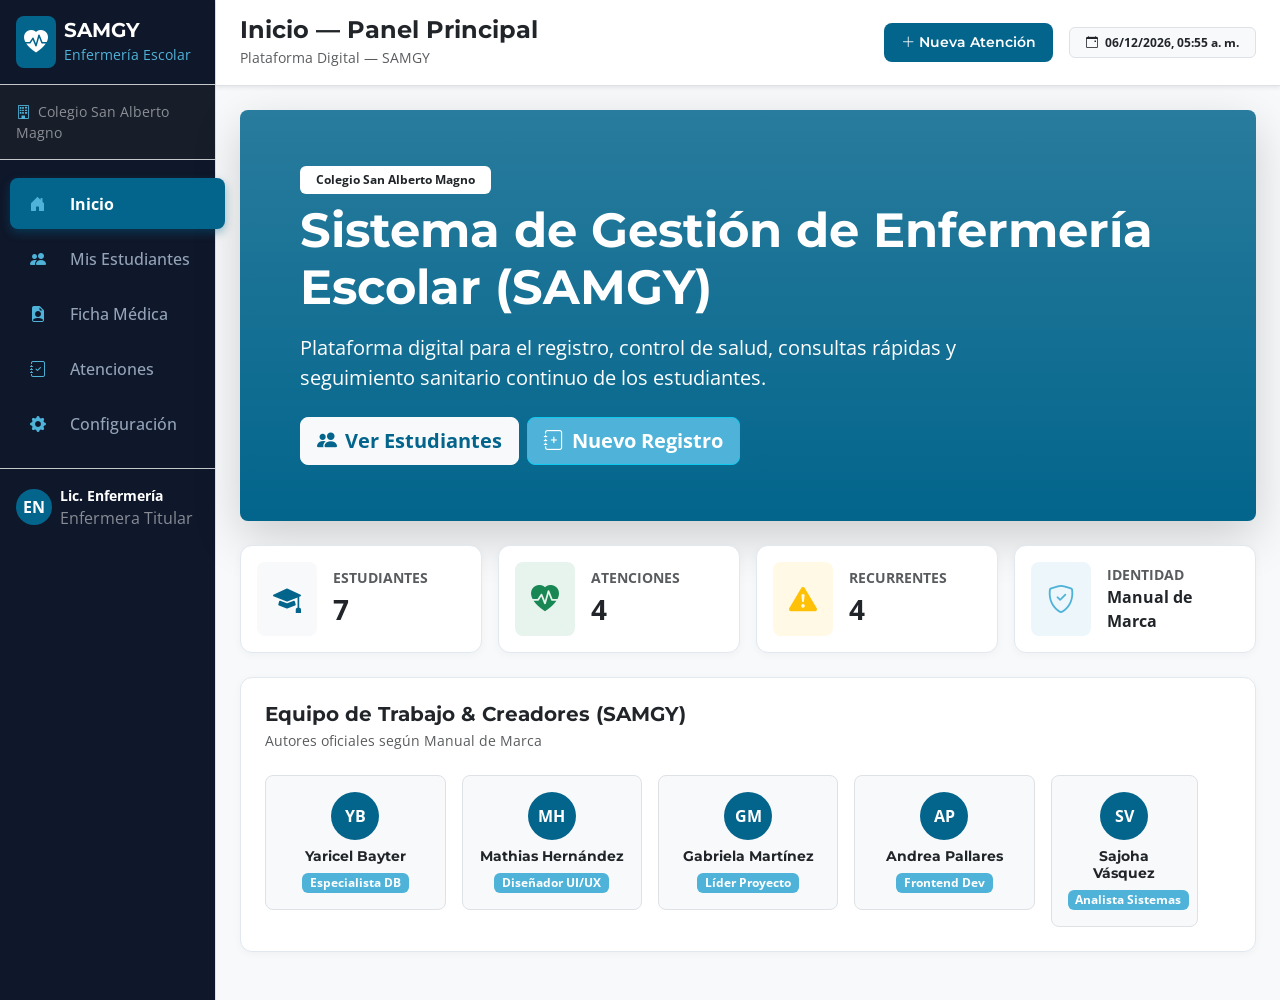
==== index.html @ b01558e6 "v1" ====
<!DOCTYPE html>
<html lang="es">
<head>
    <meta charset="UTF-8">
    <meta name="viewport" content="width=device-width, initial-scale=1.0">
    <title>SAMGY - Sistema de Enfermería Escolar (Bootstrap UI)</title>
    <!-- Bootstrap 5 CSS CDN -->
    <link href="https://cdn.jsdelivr.net/npm/bootstrap@5.3.2/dist/css/bootstrap.min.css" rel="stylesheet">
    <!-- Bootstrap Icons -->
    <link rel="stylesheet" href="https://cdn.jsdelivr.net/npm/bootstrap-icons@1.11.1/font/bootstrap-icons.css">
    <!-- Custom CSS -->
    <link rel="stylesheet" href="css/styles.css">
</head>
<body>

    <div class="d-flex" id="wrapper">
        <!-- SIDEBAR BOOTSTRAP -->
        <div id="sidebar-wrapper" class="border-end">
            <div class="sidebar-heading p-3 border-bottom border-secondary-subtle d-flex align-items-center justify-content-between">
                <div class="d-flex align-items-center gap-2">
                    <div class="rounded-3 bg-samgy-primary text-white p-2 fs-4 fw-bold">
                        <i class="bi bi-heart-pulse-fill"></i>
                    </div>
                    <div>
                        <h5 class="fw-bold text-white mb-0 font-title">SAMGY</h5>
                        <span class="text-samgy-info small">Enfermería Escolar</span>
                    </div>
                </div>
            </div>

            <div class="p-3 bg-dark bg-opacity-50 text-white-50 small border-bottom border-secondary-subtle">
                <i class="bi bi-building me-1 text-samgy-info"></i> Colegio San Alberto Magno
            </div>

            <div class="list-group list-group-flush my-3">
                <button onclick="loadSection('inicio')" id="nav-inicio" class="list-group-item list-group-item-action d-flex align-items-center">
                    <i class="bi bi-house-door-fill me-3 text-samgy-info"></i>Inicio
                </button>
                <button onclick="loadSection('estudiantes')" id="nav-estudiantes" class="list-group-item list-group-item-action d-flex align-items-center">
                    <i class="bi bi-people-fill me-3 text-samgy-info"></i>Mis Estudiantes
                </button>
                <button onclick="loadSection('ficha')" id="nav-ficha" class="list-group-item list-group-item-action d-flex align-items-center">
                    <i class="bi bi-file-earmark-person-fill me-3 text-samgy-info"></i>Ficha Médica
                </button>
                <button onclick="loadSection('atenciones')" id="nav-atenciones" class="list-group-item list-group-item-action d-flex align-items-center">
                    <i class="bi bi-journal-check me-3 text-samgy-info"></i>Atenciones
                </button>
                <button onclick="loadSection('configuracion')" id="nav-configuracion" class="list-group-item list-group-item-action d-flex align-items-center">
                    <i class="bi bi-gear-fill me-3 text-samgy-info"></i>Configuración
                </button>
            </div>

            <div class="mt-auto p-3 border-top border-secondary-subtle">
                <div class="d-flex align-items-center gap-2">
                    <div class="avatar-initials" style="width:36px; height:36px;">EN</div>
                    <div class="text-truncate">
                        <div class="fw-bold text-white small" id="sidebar-user-name">Lic. Enfermería</div>
                        <div class="text-white-50 extra-small">Enfermera Titular</div>
                    </div>
                </div>
            </div>
        </div>

        <!-- CONTENIDO PRINCIPAL -->
        <div id="page-content-wrapper" class="w-100 d-flex flex-column min-vh-100">
            <!-- Header Top Bar -->
            <nav class="navbar navbar-expand-lg navbar-light bg-white border-bottom px-4 py-3 shadow-sm">
                <div class="container-fluid p-0">
                    <div>
                        <h4 class="fw-bold font-title text-dark mb-0" id="page-title">Inicio</h4>
                        <span class="text-muted small">Plataforma Digital — SAMGY</span>
                    </div>

                    <div class="d-flex align-items-center gap-3">
                        <button onclick="loadSection('atenciones')" class="btn btn-samgy btn-sm px-3 py-2">
                            <i class="bi bi-plus-lg me-1"></i>Nueva Atención
                        </button>
                        <span id="current-date-badge" class="badge bg-light text-dark border px-3 py-2"></span>
                    </div>
                </div>
            </nav>

            <!-- DYNAMIC CONTAINER -->
            <main id="main-dynamic-container" class="flex-grow-1 p-4 bg-light">
                <!-- Secciones dynamic -->
            </main>
        </div>
    </div>

    <!-- Bootstrap 5 JS Bundle CDN -->
    <script src="https://cdn.jsdelivr.net/npm/bootstrap@5.3.2/dist/js/bootstrap.bundle.min.js"></script>
    <!-- App Scripts -->
    <script src="js/data.js"></script>
    <script src="js/app.js"></script>
</body>
</html>
---- css/styles.css ----
/* Manual de Marca SAMGY - Personalización con Bootstrap 5 */
@import url('https://fonts.googleapis.com/css2?family=Montserrat:wght@500;600;700;800&family=Open+Sans:wght@300;400;600&display=swap');

:root {
    --bs-primary: #03658C;
    --bs-primary-rgb: 3, 101, 140;
    --bs-info: #4FB3D9;
    --bs-info-rgb: 79, 179, 217;
    --samgy-bg: #D9E2E8;
    --samgy-white: #FFFFFF;
}

body {
    font-family: 'Open Sans', sans-serif;
    background-color: #f3f6f8;
    color: #2c3e50;
}

h1, h2, h3, h4, h5, h6, .font-title {
    font-family: 'Montserrat', sans-serif;
}

/* Custom Bootstrap Override Colors */
.bg-samgy-primary {
    background-color: #03658C !important;
}

.text-samgy-primary {
    color: #03658C !important;
}

.bg-samgy-info {
    background-color: #4FB3D9 !important;
}

.text-samgy-info {
    color: #4FB3D9 !important;
}

.bg-samgy-soft {
    background-color: #D9E2E8 !important;
}

.btn-samgy {
    background-color: #03658C;
    color: #ffffff;
    border-radius: 8px;
    font-weight: 600;
    font-family: 'Montserrat', sans-serif;
    transition: all 0.2s ease-in-out;
}

.btn-samgy:hover {
    background-color: #024b68;
    color: #ffffff;
    box-shadow: 0 4px 12px rgba(3, 101, 140, 0.3);
}

.btn-samgy-outline {
    border: 2px solid #03658C;
    color: #03658C;
    font-weight: 600;
    font-family: 'Montserrat', sans-serif;
}

.btn-samgy-outline:hover {
    background-color: #03658C;
    color: #ffffff;
}

/* Sidebar Custom Styling */
#sidebar-wrapper {
    min-height: 100vh;
    width: 260px;
    background-color: #0f172a;
    transition: margin 0.25s ease-out;
}

#sidebar-wrapper .list-group-item {
    background-color: transparent;
    color: #94a3b8;
    border: none;
    padding: 0.85rem 1.25rem;
    font-weight: 500;
    border-radius: 8px;
    margin: 2px 10px;
}

#sidebar-wrapper .list-group-item:hover {
    background-color: rgba(255, 255, 255, 0.08);
    color: #ffffff;
}

#sidebar-wrapper .list-group-item.active-nav {
    background-color: #03658C;
    color: #ffffff;
    font-weight: 700;
    box-shadow: 0 4px 10px rgba(3, 101, 140, 0.4);
}

#sidebar-wrapper .list-group-item i {
    width: 24px;
}

.card-samgy {
    border: 1px solid #e2e8f0;
    border-radius: 12px;
    box-shadow: 0 2px 8px rgba(0,0,0,0.04);
}

.avatar-initials {
    width: 48px;
    height: 48px;
    border-radius: 50%;
    background-color: #03658C;
    color: #ffffff;
    display: flex;
    align-items: center;
    justify-content: center;
    font-weight: 700;
}
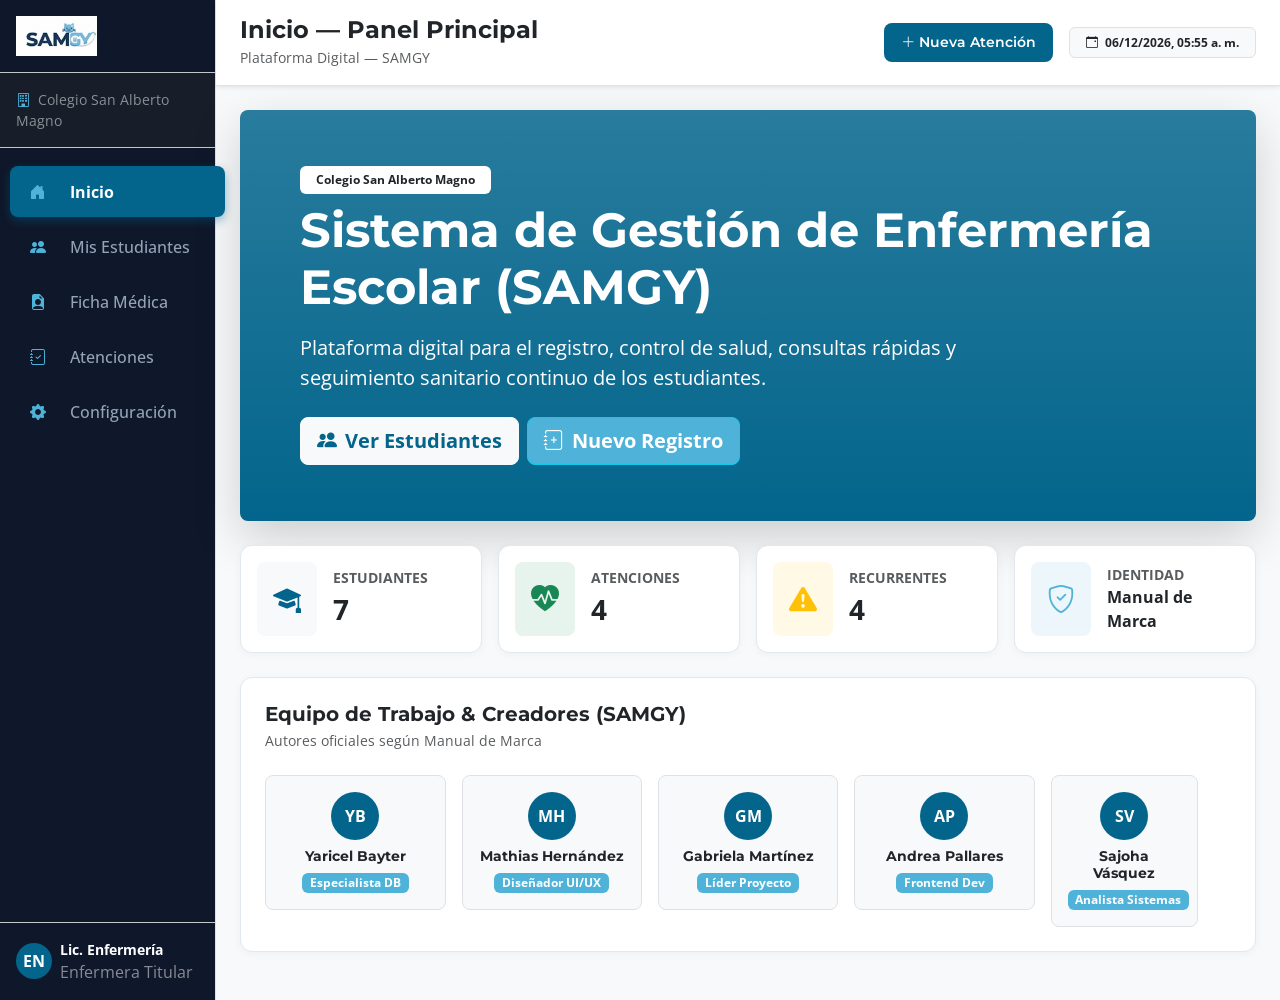
==== commit 5d17c872: "v2" ====
--- a/index.html
+++ b/index.html
@@ -1,5 +1,6 @@
 <!DOCTYPE html>
 <html lang="es">
+
 <head>
     <meta charset="UTF-8">
     <meta name="viewport" content="width=device-width, initial-scale=1.0">
@@ -11,43 +12,48 @@
     <!-- Custom CSS -->
     <link rel="stylesheet" href="css/styles.css">
 </head>
+
 <body>
 
     <div class="d-flex" id="wrapper">
         <!-- SIDEBAR BOOTSTRAP -->
-        <div id="sidebar-wrapper" class="border-end">
-            <div class="sidebar-heading p-3 border-bottom border-secondary-subtle d-flex align-items-center justify-content-between">
-                <div class="d-flex align-items-center gap-2">
-                    <div class="rounded-3 bg-samgy-primary text-white p-2 fs-4 fw-bold">
-                        <i class="bi bi-heart-pulse-fill"></i>
-                    </div>
-                    <div>
-                        <h5 class="fw-bold text-white mb-0 font-title">SAMGY</h5>
-                        <span class="text-samgy-info small">Enfermería Escolar</span>
+        <div id="sidebar-wrapper" class="border-end d-flex flex-column justify-content-between">
+            <div>
+                <div
+                    class="sidebar-heading p-3 border-bottom border-secondary-subtle d-flex align-items-center justify-content-between">
+                    <div class="d-flex align-items-center gap-2 overflow-hidden" style="max-width: 100%;">
+                        <!-- LOGO CON DIMENSIONES AJUSTADAS Y CONTROLADAS -->
+                        <img src="src/Logo.jpeg" alt="SAMGY Logo" class="img-fluid"
+                            style="max-height: 40px; width: auto; object-fit: contain;">
                     </div>
                 </div>
-            </div>
 
-            <div class="p-3 bg-dark bg-opacity-50 text-white-50 small border-bottom border-secondary-subtle">
-                <i class="bi bi-building me-1 text-samgy-info"></i> Colegio San Alberto Magno
-            </div>
+                <div class="p-3 bg-dark bg-opacity-50 text-white-50 small border-bottom border-secondary-subtle">
+                    <i class="bi bi-building me-1 text-samgy-info"></i> Colegio San Alberto Magno
+                </div>
 
-            <div class="list-group list-group-flush my-3">
-                <button onclick="loadSection('inicio')" id="nav-inicio" class="list-group-item list-group-item-action d-flex align-items-center">
-                    <i class="bi bi-house-door-fill me-3 text-samgy-info"></i>Inicio
-                </button>
-                <button onclick="loadSection('estudiantes')" id="nav-estudiantes" class="list-group-item list-group-item-action d-flex align-items-center">
-                    <i class="bi bi-people-fill me-3 text-samgy-info"></i>Mis Estudiantes
-                </button>
-                <button onclick="loadSection('ficha')" id="nav-ficha" class="list-group-item list-group-item-action d-flex align-items-center">
-                    <i class="bi bi-file-earmark-person-fill me-3 text-samgy-info"></i>Ficha Médica
-                </button>
-                <button onclick="loadSection('atenciones')" id="nav-atenciones" class="list-group-item list-group-item-action d-flex align-items-center">
-                    <i class="bi bi-journal-check me-3 text-samgy-info"></i>Atenciones
-                </button>
-                <button onclick="loadSection('configuracion')" id="nav-configuracion" class="list-group-item list-group-item-action d-flex align-items-center">
-                    <i class="bi bi-gear-fill me-3 text-samgy-info"></i>Configuración
-                </button>
+                <div class="list-group list-group-flush my-3">
+                    <button onclick="loadSection('inicio')" id="nav-inicio"
+                        class="list-group-item list-group-item-action d-flex align-items-center">
+                        <i class="bi bi-house-door-fill me-3 text-samgy-info"></i>Inicio
+                    </button>
+                    <button onclick="loadSection('estudiantes')" id="nav-estudiantes"
+                        class="list-group-item list-group-item-action d-flex align-items-center">
+                        <i class="bi bi-people-fill me-3 text-samgy-info"></i>Mis Estudiantes
+                    </button>
+                    <button onclick="loadSection('ficha')" id="nav-ficha"
+                        class="list-group-item list-group-item-action d-flex align-items-center">
+                        <i class="bi bi-file-earmark-person-fill me-3 text-samgy-info"></i>Ficha Médica
+                    </button>
+                    <button onclick="loadSection('atenciones')" id="nav-atenciones"
+                        class="list-group-item list-group-item-action d-flex align-items-center">
+                        <i class="bi bi-journal-check me-3 text-samgy-info"></i>Atenciones
+                    </button>
+                    <button onclick="loadSection('configuracion')" id="nav-configuracion"
+                        class="list-group-item list-group-item-action d-flex align-items-center">
+                        <i class="bi bi-gear-fill me-3 text-samgy-info"></i>Configuración
+                    </button>
+                </div>
             </div>
 
             <div class="mt-auto p-3 border-top border-secondary-subtle">
@@ -93,4 +99,5 @@
     <script src="js/data.js"></script>
     <script src="js/app.js"></script>
 </body>
-</html>
+
+</html>
